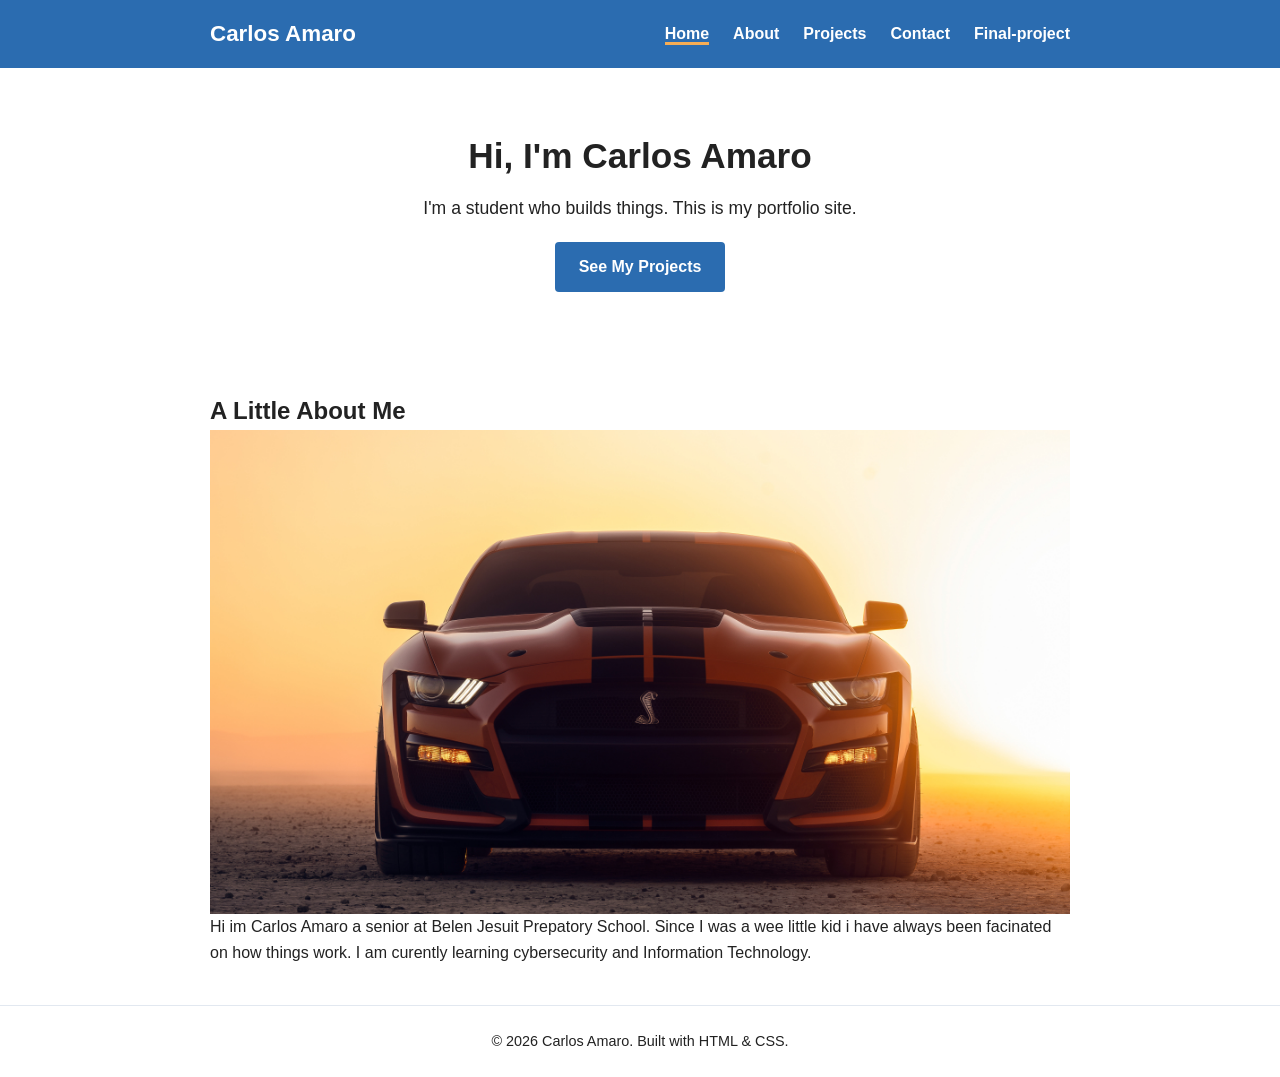
==== index.html @ 192418dd "commit aug 24" ====
<!DOCTYPE html>
<html lang="en">
<head>
  <meta charset="UTF-8">
  <meta name="viewport" content="width=device-width, initial-scale=1.0">
  <title>Carlos Amaro — Portfolio</title>
  <link rel="stylesheet" href="css/style.css">
</head>
<body>

  <!-- HEADER / NAV — this same block appears on every page.
       If you rename a page or add a new one, update the nav
       on ALL pages so the menu stays consistent. -->
  <header class="site-header">
    <div class="container">
      <a href="index.html" class="site-title">Carlos Amaro</a>
      <button class="menu-toggle" aria-label="Toggle menu">
        <span></span>
        <span></span>
        <span></span>
      </button>
      <ul class="nav-menu">
        <li><a href="index.html" class="active">Home</a></li>
        <li><a href="about.html">About</a></li>
        <li><a href="projects.html">Projects</a></li>
        <li><a href="contact.html">Contact</a></li>
        <li><a href="Final-project.html">Final-project</a></li>
      </ul>
    </div>
  </header>

  <main>
    <!-- HERO — the big introduction at the top of the homepage. -->
    <section class="hero">
      <div class="container">
        <h1>Hi, I'm Carlos Amaro</h1>
        <p>I'm a student who builds things. This is my portfolio site.</p>
        <a href="projects.html" class="button">See My Projects</a>
      </div>
    </section>

    <!-- QUICK INTRO — a short paragraph about you. -->
    <section>
      <div class="container">
        <h2>A Little About Me</h2>
        <img src="assets/images/home/2149433-3840x2160-desktop-4k-gt500-background-image.jpg"
        <p>
          Hi im Carlos Amaro a senior at Belen Jesuit Prepatory School.
          Since I was a wee little kid i have always been facinated on how things work.
          I am curently learning cybersecurity and Information Technology.
        </p>
      </div>
    </section>
  </main>

  <!-- FOOTER — also appears on every page. -->
  <footer class="site-footer">
    <div class="container">
      <p>&copy; 2026 Carlos Amaro. Built with HTML &amp; CSS.</p>
    </div>
  </footer>

  <script src="js/script.js"></script>
</body>
</html>
---- css/style.css ----
/* =========================================================
   STYLE.CSS — All the colors and spacing for the whole site
   live in this ONE file. Change something here and every
   page updates at once.
   ========================================================= */

/* ---- 1. COLORS -----------------------------------------
   Change these six values to re-theme the entire site.
   Try a color picker: https://coolors.co or your browser's
   built-in color picker in dev tools.
   ---------------------------------------------------------- */
:root {
  --color-bg: #ffffff;        /* page background */
  --color-text: #222222;      /* main text color */
  --color-primary: #2b6cb0;   /* header, links, buttons */
  --color-primary-dark: #1a4971; /* hover state for links/buttons */
  --color-accent: #f6ad55;    /* small highlights, e.g. active nav link */
  --color-border: #e2e8f0;    /* light lines / card borders */
}

/* ---- 2. RESET --------------------------------------------
   Removes default browser spacing so layouts are predictable.
   ---------------------------------------------------------- */
* {
  margin: 0;
  padding: 0;
  box-sizing: border-box;
}

body {
  font-family: Arial, Helvetica, sans-serif;
  color: var(--color-text);
  background-color: var(--color-bg);
  line-height: 1.6;
}

img {
  max-width: 100%;
  display: block;
}

a {
  color: var(--color-primary);
  text-decoration: none;
}

a:hover {
  color: var(--color-primary-dark);
  text-decoration: underline;
}

/* ---- 3. LAYOUT HELPERS ------------------------------------
   .container keeps content from stretching edge-to-edge on
   wide screens.
   ---------------------------------------------------------- */
.container {
  max-width: 900px;
  margin: 0 auto;
  padding: 0 20px;
}

section {
  padding: 40px 0;
}

/* ---- 4. HEADER + NAV MENU ---------------------------------- */
.site-header {
  background-color: var(--color-primary);
  color: #ffffff;
}

.site-header .container {
  display: flex;
  align-items: center;
  justify-content: space-between;
  padding-top: 16px;
  padding-bottom: 16px;
}

.site-title {
  font-size: 1.4rem;
  font-weight: bold;
  color: #ffffff;
}

.site-title:hover {
  color: #ffffff;
  text-decoration: none;
}

/* Nav links list */
.nav-menu {
  list-style: none;
  display: flex;
  gap: 24px;
}

.nav-menu a {
  color: #ffffff;
  font-weight: bold;
}

.nav-menu a:hover {
  color: var(--color-accent);
  text-decoration: none;
}

.nav-menu a.active {
  border-bottom: 3px solid var(--color-accent);
}

/* Hamburger button — hidden on wide screens, shown on narrow ones */
.menu-toggle {
  display: none;
  flex-direction: column;
  gap: 5px;
  background: none;
  border: none;
  cursor: pointer;
  padding: 4px;
}

.menu-toggle span {
  width: 26px;
  height: 3px;
  background-color: #ffffff;
  display: block;
}

/* ---- 5. SMALL SCREENS (phones) -----------------------------
   Below 700px wide: hide the nav links and show the hamburger
   button instead. Clicking it adds/removes the "open" class
   via js/script.js.
   ---------------------------------------------------------- */
@media (max-width: 700px) {
  .menu-toggle {
    display: flex;
  }

  .nav-menu {
    display: none;
    flex-direction: column;
    gap: 0;
    width: 100%;
    background-color: var(--color-primary-dark);
  }

  .nav-menu.open {
    display: flex;
  }

  .nav-menu li {
    border-top: 1px solid rgba(255, 255, 255, 0.2);
  }

  .nav-menu a {
    display: block;
    padding: 14px 20px;
  }

  .site-header .container {
    flex-wrap: wrap;
  }
}

/* ---- 6. HERO SECTION (big intro block on the homepage) ----- */
.hero {
  text-align: center;
  padding: 60px 20px;
}

.hero h1 {
  font-size: 2.2rem;
  margin-bottom: 10px;
}

.hero p {
  font-size: 1.1rem;
  margin-bottom: 20px;
}

/* Button-style link, e.g. "See my work" */
.button {
  display: inline-block;
  background-color: var(--color-primary);
  color: #ffffff;
  padding: 12px 24px;
  border-radius: 4px;
  font-weight: bold;
}

.button:hover {
  background-color: var(--color-primary-dark);
  color: #ffffff;
  text-decoration: none;
}

/* ---- 7. CARDS (used on the Projects page) ------------------- */
.card-grid {
  display: grid;
  grid-template-columns: repeat(auto-fit, minmax(240px, 1fr));
  gap: 20px;
}

.card {
  border: 1px solid var(--color-border);
  border-radius: 6px;
  padding: 20px;
}

.card h3 {
  margin-bottom: 8px;
}

.card .tags {
  margin-top: 10px;
  font-size: 0.85rem;
  color: var(--color-primary-dark);
}

/* ---- 8. SIMPLE FORM (Contact page) --------------------------- */
form {
  max-width: 500px;
}

label {
  display: block;
  font-weight: bold;
  margin-top: 16px;
  margin-bottom: 6px;
}

input,
textarea {
  width: 100%;
  padding: 10px;
  border: 1px solid var(--color-border);
  border-radius: 4px;
  font-size: 1rem;
  font-family: inherit;
}

form .button {
  margin-top: 20px;
  border: none;
  cursor: pointer;
}

/* ---- 9. FOOTER ------------------------------------------------ */
.site-footer {
  text-align: center;
  padding: 24px 0;
  border-top: 1px solid var(--color-border);
  color: var(--color-text);
  font-size: 0.9rem;
}
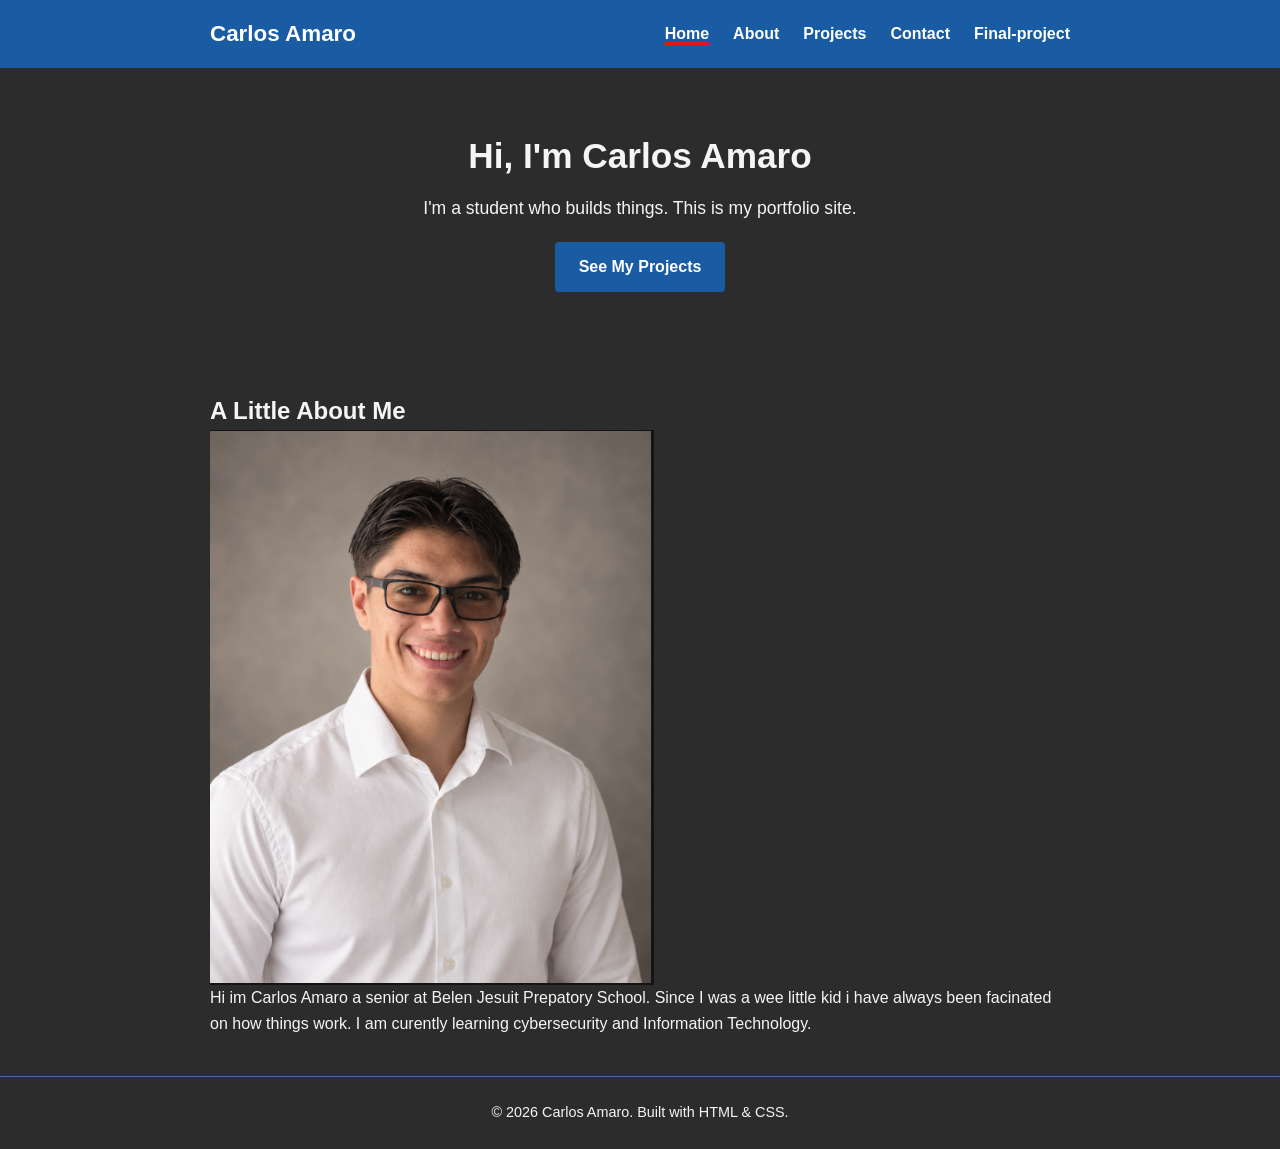
==== commit def5d771: "changed headshot image" ====
--- a/index.html
+++ b/index.html
@@ -43,8 +43,8 @@
     <section>
       <div class="container">
         <h2>A Little About Me</h2>
-        <img src="assets/images/home/2149433-3840x2160-desktop-4k-gt500-background-image.jpg"
-        <p>
+        <img src="assets/images/home/image.png"
+        <p></p>
           Hi im Carlos Amaro a senior at Belen Jesuit Prepatory School.
           Since I was a wee little kid i have always been facinated on how things work.
           I am curently learning cybersecurity and Information Technology.
--- a/css/style.css
+++ b/css/style.css
@@ -10,12 +10,12 @@
    built-in color picker in dev tools.
    ---------------------------------------------------------- */
 :root {
-  --color-bg: #ffffff;        /* page background */
-  --color-text: #222222;      /* main text color */
-  --color-primary: #2b6cb0;   /* header, links, buttons */
+  --color-bg: #2d2c2c;        /* page background */
+  --color-text: #f5f5f5;      /* main text color */
+  --color-primary: #1a5ca3;   /* header, links, buttons */
   --color-primary-dark: #1a4971; /* hover state for links/buttons */
-  --color-accent: #f6ad55;    /* small highlights, e.g. active nav link */
-  --color-border: #e2e8f0;    /* light lines / card borders */
+  --color-accent: #e51616;    /* small highlights, e.g. active nav link */
+  --color-border: #4870a4;    /* light lines / card borders */
 }
 
 /* ---- 2. RESET --------------------------------------------
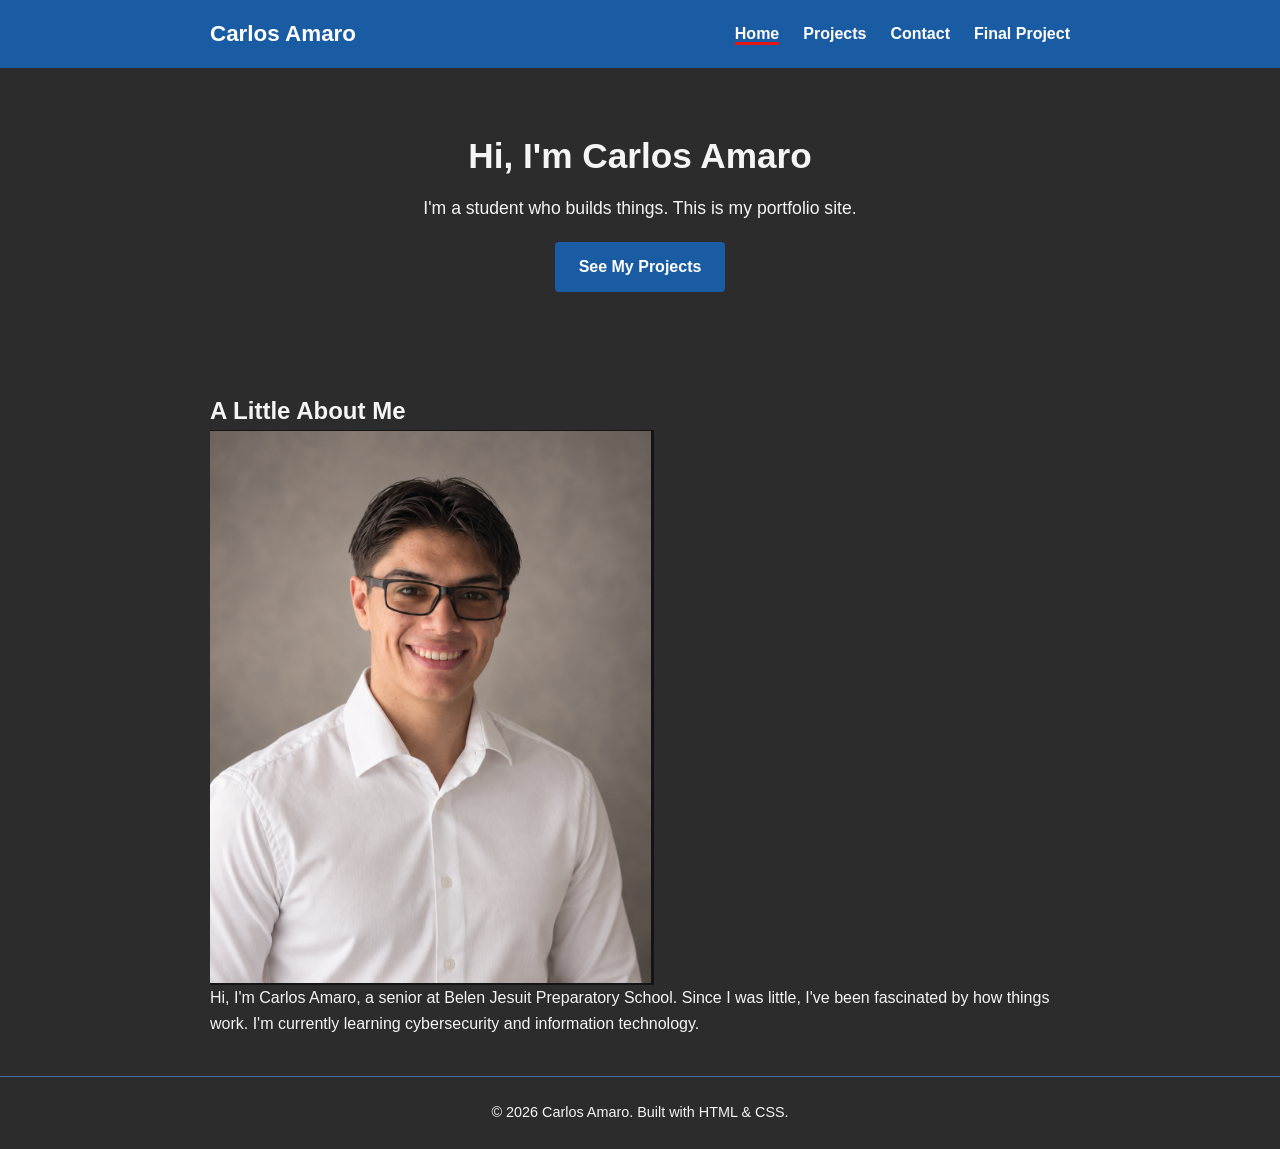
==== commit 2bf4fbea: "Fix portfolio markup and content in index.html" ====
--- a/index.html
+++ b/index.html
@@ -21,10 +21,9 @@
       </button>
       <ul class="nav-menu">
         <li><a href="index.html" class="active">Home</a></li>
-        <li><a href="about.html">About</a></li>
         <li><a href="projects.html">Projects</a></li>
         <li><a href="contact.html">Contact</a></li>
-        <li><a href="Final-project.html">Final-project</a></li>
+        <li><a href="Final-project.html">Final Project</a></li>
       </ul>
     </div>
   </header>
@@ -43,12 +42,8 @@
     <section>
       <div class="container">
         <h2>A Little About Me</h2>
-        <img src="assets/images/home/image.png"
-        <p></p>
-          Hi im Carlos Amaro a senior at Belen Jesuit Prepatory School.
-          Since I was a wee little kid i have always been facinated on how things work.
-          I am curently learning cybersecurity and Information Technology.
-        </p>
+        <img src="assets/images/home/image.png" alt="Carlos Amaro portfolio photo" loading="lazy" style="max-width: 100%; height: auto;">
+        <p>Hi, I'm Carlos Amaro, a senior at Belen Jesuit Preparatory School. Since I was little, I've been fascinated by how things work. I'm currently learning cybersecurity and information technology.</p>
       </div>
     </section>
   </main>
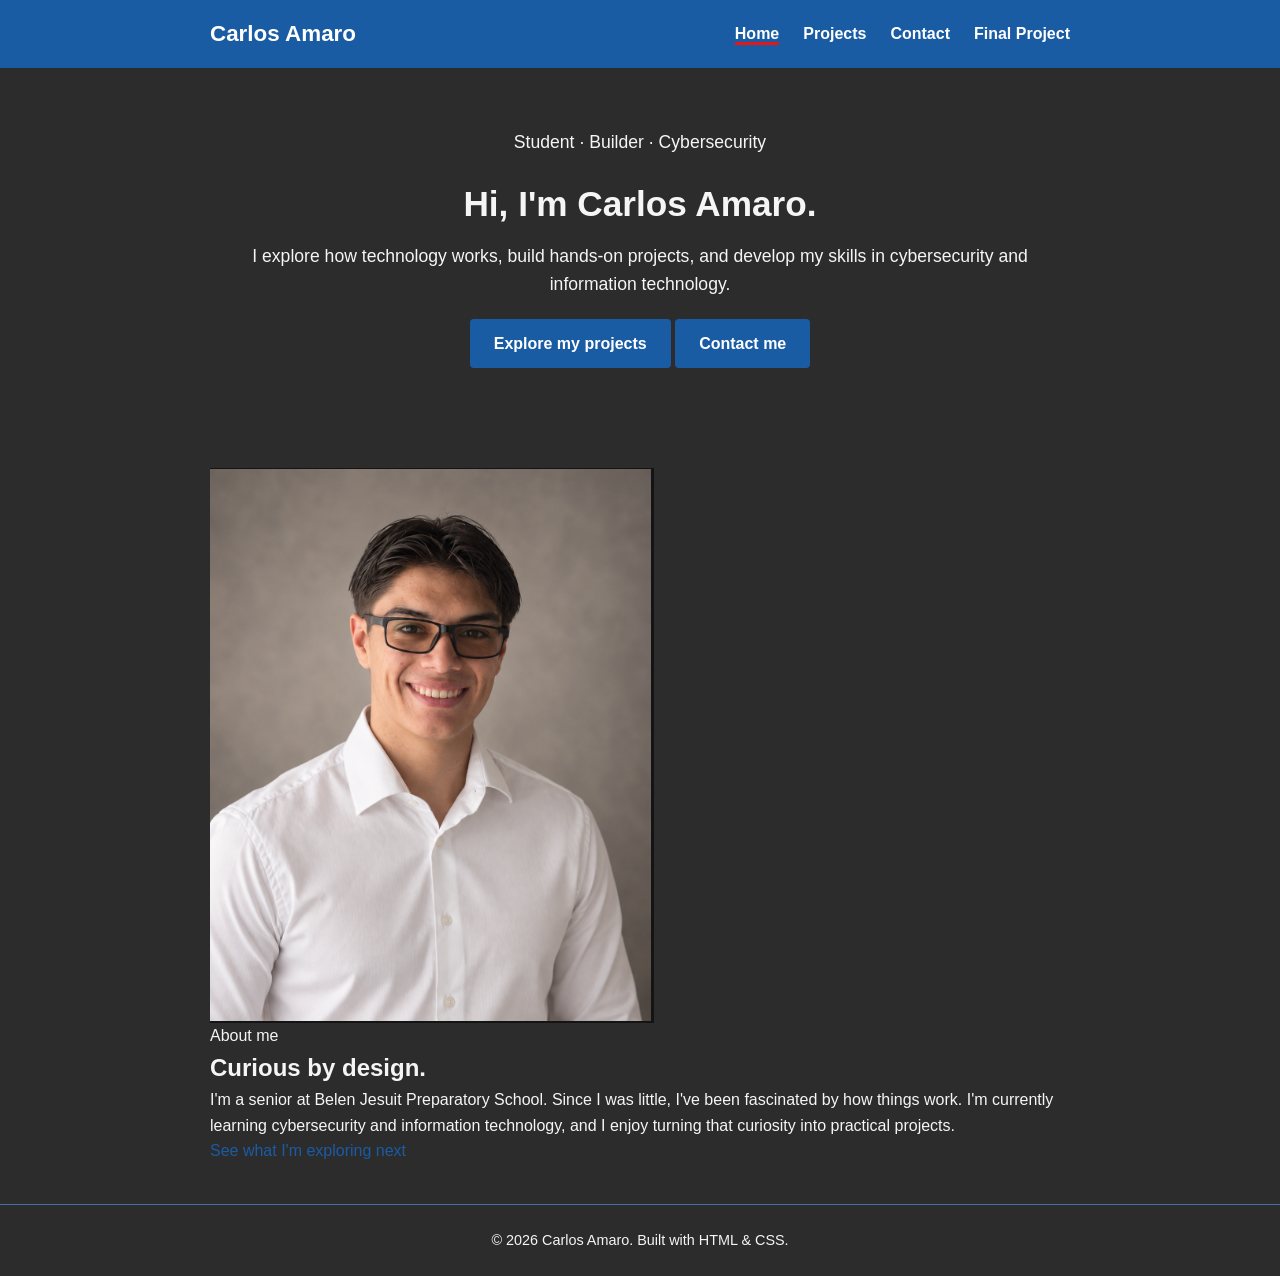
==== commit 7708d348: "Refresh responsive portfolio design: index.html" ====
--- a/index.html
+++ b/index.html
@@ -31,19 +31,27 @@
   <main>
     <!-- HERO — the big introduction at the top of the homepage. -->
     <section class="hero">
-      <div class="container">
-        <h1>Hi, I'm Carlos Amaro</h1>
-        <p>I'm a student who builds things. This is my portfolio site.</p>
-        <a href="projects.html" class="button">See My Projects</a>
+      <div class="container hero-inner">
+        <p class="eyebrow">Student · Builder · Cybersecurity</p>
+        <h1>Hi, I'm Carlos Amaro.</h1>
+        <p>I explore how technology works, build hands-on projects, and develop my skills in cybersecurity and information technology.</p>
+        <div class="actions">
+          <a href="projects.html" class="button">Explore my projects</a>
+          <a href="contact.html" class="button button-outline">Contact me</a>
+        </div>
       </div>
     </section>
 
     <!-- QUICK INTRO — a short paragraph about you. -->
     <section>
-      <div class="container">
-        <h2>A Little About Me</h2>
-        <img src="assets/images/home/image.png" alt="Carlos Amaro portfolio photo" loading="lazy" style="max-width: 100%; height: auto;">
-        <p>Hi, I'm Carlos Amaro, a senior at Belen Jesuit Preparatory School. Since I was little, I've been fascinated by how things work. I'm currently learning cybersecurity and information technology.</p>
+      <div class="container about-layout">
+        <img class="about-photo" src="assets/images/home/image.png" alt="Portfolio photo of Carlos Amaro" loading="lazy">
+        <div class="about-copy">
+          <p class="eyebrow">About me</p>
+          <h2>Curious by design.</h2>
+          <p>I'm a senior at Belen Jesuit Preparatory School. Since I was little, I've been fascinated by how things work. I'm currently learning cybersecurity and information technology, and I enjoy turning that curiosity into practical projects.</p>
+          <a href="Final-project.html">See what I'm exploring next</a>
+        </div>
       </div>
     </section>
   </main>
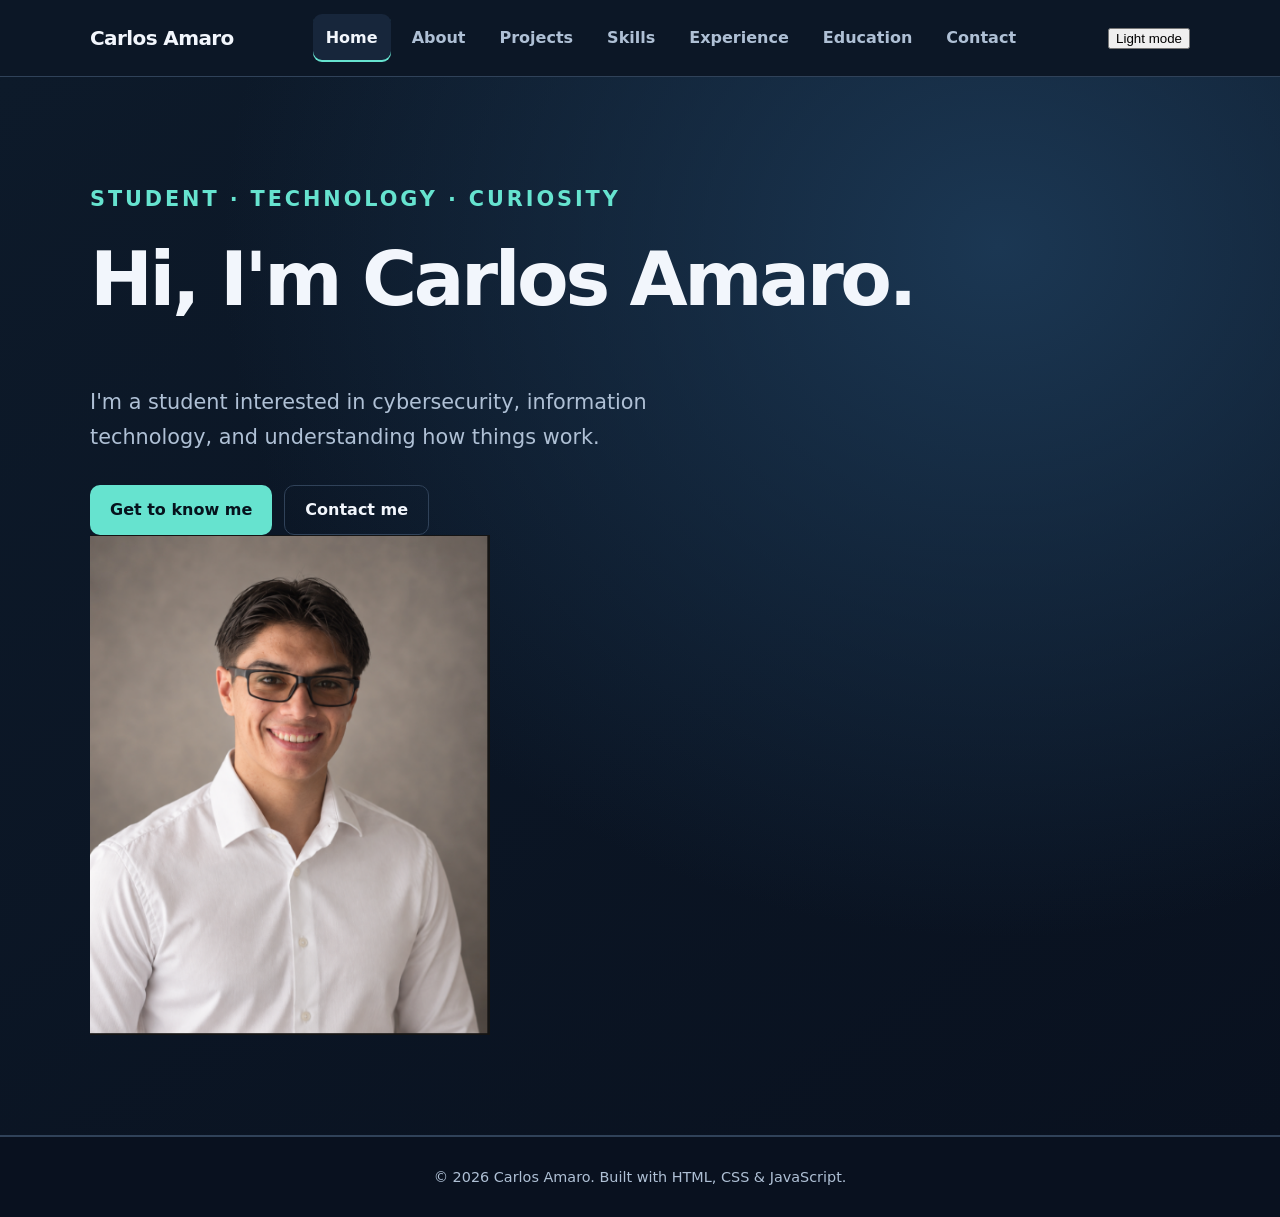
==== commit 8c261194: "Implement seven-page portfolio architecture: index.html" ====
--- a/index.html
+++ b/index.html
@@ -1,68 +1,6 @@
 <!DOCTYPE html>
-<html lang="en">
-<head>
-  <meta charset="UTF-8">
-  <meta name="viewport" content="width=device-width, initial-scale=1.0">
-  <title>Carlos Amaro — Portfolio</title>
-  <link rel="stylesheet" href="css/style.css">
-</head>
-<body>
-
-  <!-- HEADER / NAV — this same block appears on every page.
-       If you rename a page or add a new one, update the nav
-       on ALL pages so the menu stays consistent. -->
-  <header class="site-header">
-    <div class="container">
-      <a href="index.html" class="site-title">Carlos Amaro</a>
-      <button class="menu-toggle" aria-label="Toggle menu">
-        <span></span>
-        <span></span>
-        <span></span>
-      </button>
-      <ul class="nav-menu">
-        <li><a href="index.html" class="active">Home</a></li>
-        <li><a href="projects.html">Projects</a></li>
-        <li><a href="contact.html">Contact</a></li>
-        <li><a href="Final-project.html">Final Project</a></li>
-      </ul>
-    </div>
-  </header>
-
-  <main>
-    <!-- HERO — the big introduction at the top of the homepage. -->
-    <section class="hero">
-      <div class="container hero-inner">
-        <p class="eyebrow">Student · Builder · Cybersecurity</p>
-        <h1>Hi, I'm Carlos Amaro.</h1>
-        <p>I explore how technology works, build hands-on projects, and develop my skills in cybersecurity and information technology.</p>
-        <div class="actions">
-          <a href="projects.html" class="button">Explore my projects</a>
-          <a href="contact.html" class="button button-outline">Contact me</a>
-        </div>
-      </div>
-    </section>
-
-    <!-- QUICK INTRO — a short paragraph about you. -->
-    <section>
-      <div class="container about-layout">
-        <img class="about-photo" src="assets/images/home/image.png" alt="Portfolio photo of Carlos Amaro" loading="lazy">
-        <div class="about-copy">
-          <p class="eyebrow">About me</p>
-          <h2>Curious by design.</h2>
-          <p>I'm a senior at Belen Jesuit Preparatory School. Since I was little, I've been fascinated by how things work. I'm currently learning cybersecurity and information technology, and I enjoy turning that curiosity into practical projects.</p>
-          <a href="Final-project.html">See what I'm exploring next</a>
-        </div>
-      </div>
-    </section>
-  </main>
-
-  <!-- FOOTER — also appears on every page. -->
-  <footer class="site-footer">
-    <div class="container">
-      <p>&copy; 2026 Carlos Amaro. Built with HTML &amp; CSS.</p>
-    </div>
-  </footer>
-
-  <script src="js/script.js"></script>
-</body>
-</html>
+<html lang="en"><head><meta charset="UTF-8"><meta name="viewport" content="width=device-width, initial-scale=1.0"><meta name="description" content="Home - Carlos Amaro's student portfolio."><title>Home | Carlos Amaro</title><link rel="stylesheet" href="css/style.css"></head>
+<body><header class="site-header"><div class="container"><a href="index.html" class="site-title">Carlos Amaro</a><button class="menu-toggle" type="button" aria-label="Toggle navigation" aria-controls="primary-navigation" aria-expanded="false"><span></span><span></span><span></span></button><nav aria-label="Main navigation" id="primary-navigation"><ul class="nav-menu"><li><a href="index.html" class="active" aria-current="page">Home</a></li><li><a href="about.html">About</a></li><li><a href="projects.html">Projects</a></li><li><a href="skills.html">Skills</a></li><li><a href="experience.html">Experience</a></li><li><a href="education.html">Education</a></li><li><a href="contact.html">Contact</a></li></ul></nav><button class="theme-toggle" type="button" aria-label="Switch color theme" aria-pressed="false">Light mode</button></div></header>
+<main id="main-content"><section class="hero"><div class="container home-hero"><div><p class="eyebrow">Student · Technology · Curiosity</p><h1>Hi, I'm Carlos Amaro.</h1><p>I'm a student interested in cybersecurity, information technology, and understanding how things work.</p><div class="actions"><a class="button" href="about.html">Get to know me</a><a class="button button-outline" href="contact.html">Contact me</a></div></div><img class="hero-photo" src="assets/images/home/image.png" alt="Carlos Amaro" width="400" height="460"></div></section></main>
+<footer class="site-footer"><div class="container"><p>&copy; 2026 Carlos Amaro. Built with HTML, CSS &amp; JavaScript.</p></div></footer>
+<script src="js/script.js"></script></body></html>
--- a/css/style.css
+++ b/css/style.css
@@ -1,256 +1,65 @@
-/* =========================================================
-   STYLE.CSS — All the colors and spacing for the whole site
-   live in this ONE file. Change something here and every
-   page updates at once.
-   ========================================================= */
-
-/* ---- 1. COLORS -----------------------------------------
-   Change these six values to re-theme the entire site.
-   Try a color picker: https://coolors.co or your browser's
-   built-in color picker in dev tools.
-   ---------------------------------------------------------- */
-:root {
-  --color-bg: #2d2c2c;        /* page background */
-  --color-text: #f5f5f5;      /* main text color */
-  --color-primary: #1a5ca3;   /* header, links, buttons */
-  --color-primary-dark: #1a4971; /* hover state for links/buttons */
-  --color-accent: #e51616;    /* small highlights, e.g. active nav link */
-  --color-border: #4870a4;    /* light lines / card borders */
+/* Carlos Amaro portfolio: responsive design system */
+:root{--bg:#09111f;--panel:#111e30;--panel2:#17263b;--text:#f2f6fc;--muted:#afc0d5;--accent:#66e3cf;--accent2:#7aabff;--border:#304259;--max:1100px}
+*{box-sizing:border-box}
+html{scroll-behavior:smooth}
+body{margin:0;background:var(--bg);color:var(--text);font:16px/1.7 system-ui,-apple-system,BlinkMacSystemFont,"Segoe UI",sans-serif}
+a{color:var(--accent);text-underline-offset:4px}
+a:hover{color:#a6fff0}
+a:focus-visible,button:focus-visible{outline:3px solid var(--accent);outline-offset:4px}
+img{display:block;max-width:100%;height:auto}
+.container{width:min(calc(100% - 40px),var(--max));margin-inline:auto}
+section{padding:64px 0}
+h1,h2,h3,p{margin-top:0}
+h1{font-size:clamp(2.4rem,6vw,4.7rem);line-height:1.13;letter-spacing:-.045em}
+h2{font-size:clamp(1.7rem,3vw,2.4rem);line-height:1.2;letter-spacing:-.03em}
+h3{font-size:1.22rem;line-height:1.3}
+p{color:var(--muted)}
+.site-header{background:#0c1726;border-bottom:1px solid var(--border);position:relative;z-index:10}
+.site-header .container{display:flex;align-items:center;justify-content:space-between;gap:24px;min-height:76px}
+.site-title{color:var(--text);font-size:1.25rem;font-weight:800;letter-spacing:-.03em;text-decoration:none}
+.site-title:hover{color:var(--accent)}
+.nav-menu{display:flex;align-items:center;list-style:none;gap:8px;margin:0;padding:0}
+.nav-menu a{display:block;color:var(--muted);font-weight:650;text-decoration:none;padding:10px 13px;border-radius:9px}
+.nav-menu a:hover,.nav-menu a.active{color:var(--text);background:var(--panel2)}
+.nav-menu a.active{box-shadow:inset 0 -2px var(--accent)}
+.menu-toggle{display:none;cursor:pointer;border:1px solid var(--border);border-radius:9px;background:var(--panel);padding:10px}
+.menu-toggle span{width:23px;height:2px;display:block;background:var(--text);margin:4px 0}
+.hero{background:radial-gradient(ellipse at 78% 16%,#1b3753 0%,transparent 55%),linear-gradient(145deg,#0d1a2a,#09111f);padding:105px 0 100px;border-bottom:1px solid var(--border)}
+.hero-inner{max-width:800px}
+.eyebrow{color:var(--accent);font-weight:750;letter-spacing:.14em;text-transform:uppercase;font-size:.8rem;margin-bottom:20px}
+.hero p{font-size:clamp(1.07rem,2vw,1.3rem);max-width:650px}
+.actions{display:flex;flex-wrap:wrap;gap:12px;margin-top:30px}
+.button{display:inline-flex;align-items:center;justify-content:center;min-height:46px;padding:10px 20px;background:var(--accent);color:#06131d;font-weight:750;border-radius:10px;text-decoration:none;transition:transform .15s ease,background .15s ease}
+.button:hover{color:#06131d;background:#a6fff0;text-decoration:none;transform:translateY(-2px)}
+.button-outline{background:transparent;border:1px solid var(--border);color:var(--text)}
+.button-outline:hover{background:var(--panel2);color:var(--text)}
+.page-heading{padding:70px 0 30px}
+.page-heading h1{font-size:clamp(2.3rem,5vw,3.8rem)}
+.page-heading p{max-width:690px}
+.card-grid{display:grid;grid-template-columns:repeat(auto-fit,minmax(min(100%,280px),1fr));gap:20px}
+.card{padding:27px;border:1px solid var(--border);border-radius:17px;background:linear-gradient(145deg,var(--panel),#0e1928);min-height:180px}
+.card p{margin-bottom:15px}
+.card a{font-weight:750}
+.card .tags{font-size:.84rem;color:var(--accent2);margin:18px 0 0}
+.about-layout{display:grid;grid-template-columns:minmax(200px,320px) 1fr;align-items:center;gap:45px}
+.about-photo{width:100%;max-height:390px;object-fit:cover;border-radius:18px;border:1px solid var(--border)}
+.about-copy p{font-size:1.06rem}
+.section-lead{max-width:690px;margin-bottom:28px}
+.contact-list{list-style:none;padding:0;display:grid;gap:16px}
+.contact-list li{background:var(--panel);padding:20px 24px;border:1px solid var(--border);border-radius:12px;overflow-wrap:anywhere}
+.embed{display:block;width:100%;height:480px;border:1px solid var(--border);border-radius:14px;margin-top:30px;background:white}
+.site-footer{padding:28px 0;border-top:1px solid var(--border);text-align:center}
+.site-footer p{margin:0;font-size:.9rem}
+@media(max-width:720px){
+ .site-header .container{flex-wrap:wrap;min-height:72px}
+ .menu-toggle{display:block}
+ .nav-menu{display:none;flex-basis:100%;flex-direction:column;align-items:stretch;padding:0 0 14px}
+ .nav-menu.open{display:flex}
+ .nav-menu a{padding:12px 16px}
+ .hero{padding:72px 0}
+ section{padding:48px 0}
+ .about-layout{grid-template-columns:1fr;gap:25px}
+ .about-photo{max-width:340px}
+ .embed{height:370px}
 }
-
-/* ---- 2. RESET --------------------------------------------
-   Removes default browser spacing so layouts are predictable.
-   ---------------------------------------------------------- */
-* {
-  margin: 0;
-  padding: 0;
-  box-sizing: border-box;
-}
-
-body {
-  font-family: Arial, Helvetica, sans-serif;
-  color: var(--color-text);
-  background-color: var(--color-bg);
-  line-height: 1.6;
-}
-
-img {
-  max-width: 100%;
-  display: block;
-}
-
-a {
-  color: var(--color-primary);
-  text-decoration: none;
-}
-
-a:hover {
-  color: var(--color-primary-dark);
-  text-decoration: underline;
-}
-
-/* ---- 3. LAYOUT HELPERS ------------------------------------
-   .container keeps content from stretching edge-to-edge on
-   wide screens.
-   ---------------------------------------------------------- */
-.container {
-  max-width: 900px;
-  margin: 0 auto;
-  padding: 0 20px;
-}
-
-section {
-  padding: 40px 0;
-}
-
-/* ---- 4. HEADER + NAV MENU ---------------------------------- */
-.site-header {
-  background-color: var(--color-primary);
-  color: #ffffff;
-}
-
-.site-header .container {
-  display: flex;
-  align-items: center;
-  justify-content: space-between;
-  padding-top: 16px;
-  padding-bottom: 16px;
-}
-
-.site-title {
-  font-size: 1.4rem;
-  font-weight: bold;
-  color: #ffffff;
-}
-
-.site-title:hover {
-  color: #ffffff;
-  text-decoration: none;
-}
-
-/* Nav links list */
-.nav-menu {
-  list-style: none;
-  display: flex;
-  gap: 24px;
-}
-
-.nav-menu a {
-  color: #ffffff;
-  font-weight: bold;
-}
-
-.nav-menu a:hover {
-  color: var(--color-accent);
-  text-decoration: none;
-}
-
-.nav-menu a.active {
-  border-bottom: 3px solid var(--color-accent);
-}
-
-/* Hamburger button — hidden on wide screens, shown on narrow ones */
-.menu-toggle {
-  display: none;
-  flex-direction: column;
-  gap: 5px;
-  background: none;
-  border: none;
-  cursor: pointer;
-  padding: 4px;
-}
-
-.menu-toggle span {
-  width: 26px;
-  height: 3px;
-  background-color: #ffffff;
-  display: block;
-}
-
-/* ---- 5. SMALL SCREENS (phones) -----------------------------
-   Below 700px wide: hide the nav links and show the hamburger
-   button instead. Clicking it adds/removes the "open" class
-   via js/script.js.
-   ---------------------------------------------------------- */
-@media (max-width: 700px) {
-  .menu-toggle {
-    display: flex;
-  }
-
-  .nav-menu {
-    display: none;
-    flex-direction: column;
-    gap: 0;
-    width: 100%;
-    background-color: var(--color-primary-dark);
-  }
-
-  .nav-menu.open {
-    display: flex;
-  }
-
-  .nav-menu li {
-    border-top: 1px solid rgba(255, 255, 255, 0.2);
-  }
-
-  .nav-menu a {
-    display: block;
-    padding: 14px 20px;
-  }
-
-  .site-header .container {
-    flex-wrap: wrap;
-  }
-}
-
-/* ---- 6. HERO SECTION (big intro block on the homepage) ----- */
-.hero {
-  text-align: center;
-  padding: 60px 20px;
-}
-
-.hero h1 {
-  font-size: 2.2rem;
-  margin-bottom: 10px;
-}
-
-.hero p {
-  font-size: 1.1rem;
-  margin-bottom: 20px;
-}
-
-/* Button-style link, e.g. "See my work" */
-.button {
-  display: inline-block;
-  background-color: var(--color-primary);
-  color: #ffffff;
-  padding: 12px 24px;
-  border-radius: 4px;
-  font-weight: bold;
-}
-
-.button:hover {
-  background-color: var(--color-primary-dark);
-  color: #ffffff;
-  text-decoration: none;
-}
-
-/* ---- 7. CARDS (used on the Projects page) ------------------- */
-.card-grid {
-  display: grid;
-  grid-template-columns: repeat(auto-fit, minmax(240px, 1fr));
-  gap: 20px;
-}
-
-.card {
-  border: 1px solid var(--color-border);
-  border-radius: 6px;
-  padding: 20px;
-}
-
-.card h3 {
-  margin-bottom: 8px;
-}
-
-.card .tags {
-  margin-top: 10px;
-  font-size: 0.85rem;
-  color: var(--color-primary-dark);
-}
-
-/* ---- 8. SIMPLE FORM (Contact page) --------------------------- */
-form {
-  max-width: 500px;
-}
-
-label {
-  display: block;
-  font-weight: bold;
-  margin-top: 16px;
-  margin-bottom: 6px;
-}
-
-input,
-textarea {
-  width: 100%;
-  padding: 10px;
-  border: 1px solid var(--color-border);
-  border-radius: 4px;
-  font-size: 1rem;
-  font-family: inherit;
-}
-
-form .button {
-  margin-top: 20px;
-  border: none;
-  cursor: pointer;
-}
-
-/* ---- 9. FOOTER ------------------------------------------------ */
-.site-footer {
-  text-align: center;
-  padding: 24px 0;
-  border-top: 1px solid var(--color-border);
-  color: var(--color-text);
-  font-size: 0.9rem;
-}
+@media(prefers-reduced-motion:reduce){html{scroll-behavior:auto}.button{transition:none}}
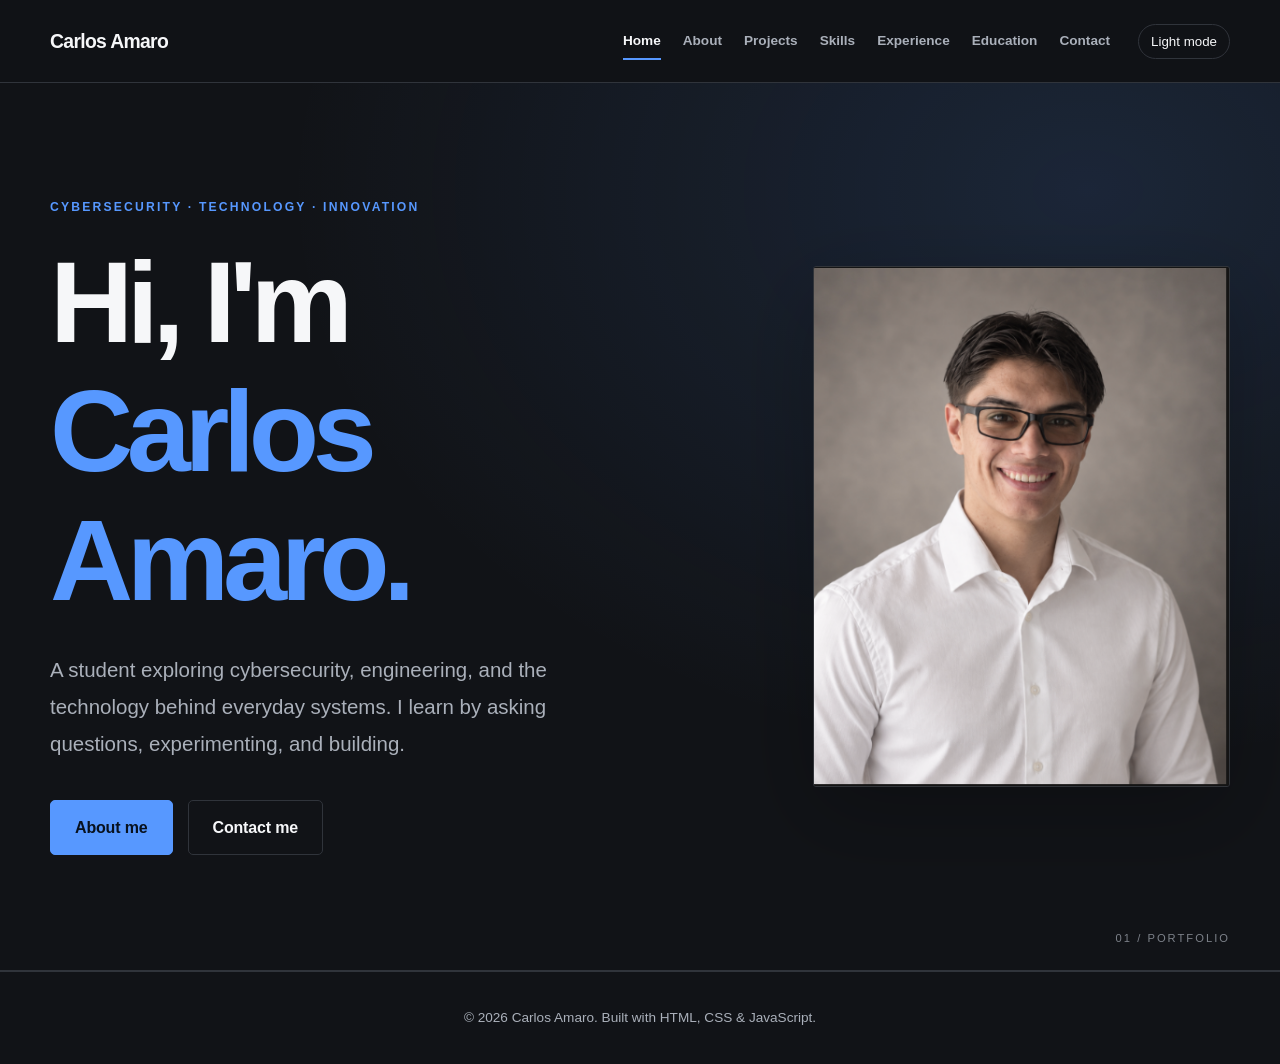
==== commit 77069349: "Implement editorial brand guide and interactions in index.html" ====
--- a/index.html
+++ b/index.html
@@ -1,6 +1,6 @@
 <!DOCTYPE html>
 <html lang="en"><head><meta charset="UTF-8"><meta name="viewport" content="width=device-width, initial-scale=1.0"><meta name="description" content="Home - Carlos Amaro's student portfolio."><title>Home | Carlos Amaro</title><link rel="stylesheet" href="css/style.css"></head>
 <body><header class="site-header"><div class="container"><a href="index.html" class="site-title">Carlos Amaro</a><button class="menu-toggle" type="button" aria-label="Toggle navigation" aria-controls="primary-navigation" aria-expanded="false"><span></span><span></span><span></span></button><nav aria-label="Main navigation" id="primary-navigation"><ul class="nav-menu"><li><a href="index.html" class="active" aria-current="page">Home</a></li><li><a href="about.html">About</a></li><li><a href="projects.html">Projects</a></li><li><a href="skills.html">Skills</a></li><li><a href="experience.html">Experience</a></li><li><a href="education.html">Education</a></li><li><a href="contact.html">Contact</a></li></ul></nav><button class="theme-toggle" type="button" aria-label="Switch color theme" aria-pressed="false">Light mode</button></div></header>
-<main id="main-content"><section class="hero"><div class="container home-hero"><div><p class="eyebrow">Student · Technology · Curiosity</p><h1>Hi, I'm Carlos Amaro.</h1><p>I'm a student interested in cybersecurity, information technology, and understanding how things work.</p><div class="actions"><a class="button" href="about.html">Get to know me</a><a class="button button-outline" href="contact.html">Contact me</a></div></div><img class="hero-photo" src="assets/images/home/image.png" alt="Carlos Amaro" width="400" height="460"></div></section></main>
+<main id="main-content"><section class="hero"><div class="container home-hero"><div><p class="eyebrow">Cybersecurity · Technology · Innovation</p><h1>Hi, I'm <span class="name-emphasis">Carlos Amaro.</span></h1><p>A student exploring cybersecurity, engineering, and the technology behind everyday systems. I learn by asking questions, experimenting, and building.</p><div class="actions"><a class="button" href="about.html">About me</a><a class="button button-outline" href="contact.html">Contact me</a></div></div><img class="hero-photo" src="assets/images/home/image.png" alt="Carlos Amaro" width="400" height="460"></div></section></main>
 <footer class="site-footer"><div class="container"><p>&copy; 2026 Carlos Amaro. Built with HTML, CSS &amp; JavaScript.</p></div></footer>
 <script src="js/script.js"></script></body></html>
--- a/css/style.css
+++ b/css/style.css
@@ -1,65 +1,195 @@
-/* Carlos Amaro portfolio: responsive design system */
-:root{--bg:#09111f;--panel:#111e30;--panel2:#17263b;--text:#f2f6fc;--muted:#afc0d5;--accent:#66e3cf;--accent2:#7aabff;--border:#304259;--max:1100px}
-*{box-sizing:border-box}
-html{scroll-behavior:smooth}
-body{margin:0;background:var(--bg);color:var(--text);font:16px/1.7 system-ui,-apple-system,BlinkMacSystemFont,"Segoe UI",sans-serif}
-a{color:var(--accent);text-underline-offset:4px}
-a:hover{color:#a6fff0}
-a:focus-visible,button:focus-visible{outline:3px solid var(--accent);outline-offset:4px}
-img{display:block;max-width:100%;height:auto}
-.container{width:min(calc(100% - 40px),var(--max));margin-inline:auto}
-section{padding:64px 0}
-h1,h2,h3,p{margin-top:0}
-h1{font-size:clamp(2.4rem,6vw,4.7rem);line-height:1.13;letter-spacing:-.045em}
-h2{font-size:clamp(1.7rem,3vw,2.4rem);line-height:1.2;letter-spacing:-.03em}
-h3{font-size:1.22rem;line-height:1.3}
-p{color:var(--muted)}
-.site-header{background:#0c1726;border-bottom:1px solid var(--border);position:relative;z-index:10}
-.site-header .container{display:flex;align-items:center;justify-content:space-between;gap:24px;min-height:76px}
-.site-title{color:var(--text);font-size:1.25rem;font-weight:800;letter-spacing:-.03em;text-decoration:none}
-.site-title:hover{color:var(--accent)}
-.nav-menu{display:flex;align-items:center;list-style:none;gap:8px;margin:0;padding:0}
-.nav-menu a{display:block;color:var(--muted);font-weight:650;text-decoration:none;padding:10px 13px;border-radius:9px}
-.nav-menu a:hover,.nav-menu a.active{color:var(--text);background:var(--panel2)}
-.nav-menu a.active{box-shadow:inset 0 -2px var(--accent)}
-.menu-toggle{display:none;cursor:pointer;border:1px solid var(--border);border-radius:9px;background:var(--panel);padding:10px}
-.menu-toggle span{width:23px;height:2px;display:block;background:var(--text);margin:4px 0}
-.hero{background:radial-gradient(ellipse at 78% 16%,#1b3753 0%,transparent 55%),linear-gradient(145deg,#0d1a2a,#09111f);padding:105px 0 100px;border-bottom:1px solid var(--border)}
-.hero-inner{max-width:800px}
-.eyebrow{color:var(--accent);font-weight:750;letter-spacing:.14em;text-transform:uppercase;font-size:.8rem;margin-bottom:20px}
-.hero p{font-size:clamp(1.07rem,2vw,1.3rem);max-width:650px}
-.actions{display:flex;flex-wrap:wrap;gap:12px;margin-top:30px}
-.button{display:inline-flex;align-items:center;justify-content:center;min-height:46px;padding:10px 20px;background:var(--accent);color:#06131d;font-weight:750;border-radius:10px;text-decoration:none;transition:transform .15s ease,background .15s ease}
-.button:hover{color:#06131d;background:#a6fff0;text-decoration:none;transform:translateY(-2px)}
-.button-outline{background:transparent;border:1px solid var(--border);color:var(--text)}
-.button-outline:hover{background:var(--panel2);color:var(--text)}
-.page-heading{padding:70px 0 30px}
-.page-heading h1{font-size:clamp(2.3rem,5vw,3.8rem)}
-.page-heading p{max-width:690px}
-.card-grid{display:grid;grid-template-columns:repeat(auto-fit,minmax(min(100%,280px),1fr));gap:20px}
-.card{padding:27px;border:1px solid var(--border);border-radius:17px;background:linear-gradient(145deg,var(--panel),#0e1928);min-height:180px}
-.card p{margin-bottom:15px}
-.card a{font-weight:750}
-.card .tags{font-size:.84rem;color:var(--accent2);margin:18px 0 0}
-.about-layout{display:grid;grid-template-columns:minmax(200px,320px) 1fr;align-items:center;gap:45px}
-.about-photo{width:100%;max-height:390px;object-fit:cover;border-radius:18px;border:1px solid var(--border)}
-.about-copy p{font-size:1.06rem}
-.section-lead{max-width:690px;margin-bottom:28px}
-.contact-list{list-style:none;padding:0;display:grid;gap:16px}
-.contact-list li{background:var(--panel);padding:20px 24px;border:1px solid var(--border);border-radius:12px;overflow-wrap:anywhere}
-.embed{display:block;width:100%;height:480px;border:1px solid var(--border);border-radius:14px;margin-top:30px;background:white}
-.site-footer{padding:28px 0;border-top:1px solid var(--border);text-align:center}
-.site-footer p{margin:0;font-size:.9rem}
-@media(max-width:720px){
- .site-header .container{flex-wrap:wrap;min-height:72px}
- .menu-toggle{display:block}
- .nav-menu{display:none;flex-basis:100%;flex-direction:column;align-items:stretch;padding:0 0 14px}
- .nav-menu.open{display:flex}
- .nav-menu a{padding:12px 16px}
- .hero{padding:72px 0}
- section{padding:48px 0}
- .about-layout{grid-template-columns:1fr;gap:25px}
- .about-photo{max-width:340px}
- .embed{height:370px}
+/* Carlos Amaro | Portfolio Brand System
+   Editorial black/white foundation, innovation blue, considered motion.
+   The original HTML structure and page files are intentionally preserved.
+*/
+:root {
+  color-scheme: dark;
+  --bg: #111317;
+  --panel: #1b1e24;
+  --panel2: #24282f;
+  --text: #f6f7f9;
+  --muted: #aab0ba;
+  --accent: #5798ff;
+  --accent2: #b9d5ff;
+  --border: #30343b;
+  --header-bg: rgba(17,19,23,.89);
+  --surface-soft: #171a20;
+  --shadow: 0 26px 85px rgba(0,0,0,.23);
+  --max: 1180px;
+  --ease: cubic-bezier(.22,1,.36,1);
 }
-@media(prefers-reduced-motion:reduce){html{scroll-behavior:auto}.button{transition:none}}
+* { box-sizing: border-box; }
+html { scroll-behavior: smooth; scroll-padding-top: 105px; }
+body {
+  margin: 0;
+  background: var(--bg);
+  color: var(--text);
+  font: 400 16px/1.7 Inter, "Helvetica Neue", Arial, sans-serif;
+  -webkit-font-smoothing: antialiased;
+  transition: background-color .35s ease, color .35s ease;
+}
+::selection { background: var(--accent); color: #111317; }
+a { color: var(--accent); text-decoration: none; text-underline-offset: 5px; transition: color .25s ease; }
+a:hover { color: var(--accent2); }
+a:focus-visible, button:focus-visible { outline: 2px solid var(--accent); outline-offset: 5px; }
+img { display: block; max-width: 100%; height: auto; }
+.container { width: min(calc(100% - 56px), var(--max)); margin-inline: auto; }
+.narrow { max-width: 870px; }
+section { padding: clamp(76px, 9vw, 128px) 0; }
+h1,h2,h3,p { margin-top: 0; }
+h1,h2,h3 { letter-spacing: -.055em; line-height: 1.12; }
+h1 { font-size: clamp(3.5rem, 9vw, 7.4rem); font-weight: 720; }
+h2 { font-size: clamp(1.65rem, 3vw, 2.75rem); font-weight: 690; }
+h3 { font-size: 1.35rem; font-weight: 680; }
+p { color: var(--muted); }
+.eyebrow {
+  color: var(--accent); font-size: .76rem; line-height: 1.5;
+  font-weight: 760; letter-spacing: .18em; text-transform: uppercase;
+  margin-bottom: 22px;
+}
+.site-header {
+  position: sticky; top: 0; z-index: 50;
+  background: var(--header-bg); backdrop-filter: blur(20px);
+  -webkit-backdrop-filter: blur(20px); border-bottom: 1px solid var(--border);
+}
+.site-header .container { display: flex; align-items: center; gap: 18px; min-height: 82px; }
+.site-title { color: var(--text); white-space: nowrap; font-size: 1.21rem; font-weight: 800; letter-spacing: -.035em; }
+.site-title:hover { color: var(--accent); }
+.site-header nav { flex: 1; min-width: 0; }
+.nav-menu {
+  list-style: none; padding: 0; margin: 0; display: flex;
+  justify-content: flex-end; align-items: center; gap: 2px;
+}
+.nav-menu a {
+  position: relative; display: block; padding: 10px 10px; color: var(--muted);
+  white-space: nowrap; font-size: .85rem; font-weight: 600; border-radius: 5px;
+  transition: color .25s ease, background-color .25s ease;
+}
+.nav-menu a::after {
+  content: ""; position: absolute; height: 2px; background: var(--accent);
+  left: 10px; right: 10px; bottom: 3px; transform: scaleX(0);
+  transform-origin: left; transition: transform .35s var(--ease);
+}
+.nav-menu a:hover,.nav-menu a.active { color: var(--text); background: transparent; box-shadow: none; }
+.nav-menu a:hover::after,.nav-menu a.active::after { transform: scaleX(1); }
+.theme-toggle {
+  flex-shrink: 0; background: transparent; color: var(--text); border: 1px solid var(--border);
+  padding: 9px 12px; border-radius: 100px; font: 600 .78rem/1.4 inherit;
+  cursor: pointer; transition: border-color .25s ease, background .25s ease;
+}
+.theme-toggle:hover { border-color: var(--accent); background: var(--panel); }
+.menu-toggle { display: none; background: none; border: 1px solid var(--border); border-radius: 6px; padding: 9px; cursor: pointer; }
+.menu-toggle span { display: block; background: var(--text); width: 23px; height: 2px; margin: 5px 0; transition: transform .25s ease; }
+.menu-toggle[aria-expanded="true"] span:first-child { transform: translateY(7px) rotate(45deg); }
+.menu-toggle[aria-expanded="true"] span:nth-child(2) { opacity: 0; }
+.menu-toggle[aria-expanded="true"] span:last-child { transform: translateY(-7px) rotate(-45deg); }
+.hero {
+  padding: clamp(75px, 9vw, 128px) 0;
+  background: radial-gradient(ellipse at 85% 12%, rgba(87,152,255,.14), transparent 52%), var(--bg);
+  border-bottom: 1px solid var(--border); position: relative; overflow: hidden;
+}
+.hero::before {
+  content: "01 / PORTFOLIO"; position: absolute; right: max(28px,calc((100vw - var(--max))/2));
+  bottom: 22px; font-size: .7rem; letter-spacing: .18em; color: var(--muted); opacity: .7;
+}
+.home-hero { display: grid; grid-template-columns: minmax(0,1.4fr) minmax(240px,.85fr); align-items: center; gap: clamp(32px,6vw,96px); }
+.home-hero h1 { margin-bottom: 27px; }
+.home-hero h1 .name-emphasis { color: var(--accent); display: block; }
+.home-hero > div > p:not(.eyebrow) { font-size: clamp(1.08rem,1.6vw,1.29rem); max-width: 590px; line-height: 1.8; }
+.hero-photo {
+  width: 100%; max-height: 570px; aspect-ratio: 4/5; object-fit: cover;
+  border-radius: 3px; border: 1px solid var(--border); filter: saturate(.78);
+  box-shadow: var(--shadow); transition: filter .7s var(--ease), transform .7s var(--ease);
+}
+.hero-photo:hover { filter: saturate(1); transform: translateY(-7px) scale(1.012); }
+.actions { display: flex; flex-wrap: wrap; gap: 15px; margin-top: 37px; }
+.button {
+  display: inline-flex; align-items: center; justify-content: center;
+  padding: 13px 24px; min-height: 51px; background: var(--accent); color: #08121f;
+  font-weight: 750; letter-spacing: -.01em; border: 1px solid var(--accent);
+  border-radius: 5px; transition: transform .3s var(--ease), background .25s, box-shadow .3s var(--ease);
+}
+.button:hover { background: var(--accent2); color: #08121f; box-shadow: 0 10px 40px rgba(87,152,255,.18); transform: translateY(-3px); }
+.button-outline { background: transparent; color: var(--text); border-color: var(--border); }
+.button-outline:hover { background: var(--panel); color: var(--text); border-color: var(--accent); }
+.page-heading { padding: 0 0 clamp(30px,5vw,58px); max-width: 880px; }
+.page-heading h1 { font-size: clamp(3.3rem,8vw,6.3rem); margin: 0 0 22px; }
+.page-heading > p:last-child { font-size: clamp(1.05rem,1.9vw,1.25rem); max-width: 680px; }
+.card-grid { display: grid; grid-template-columns: repeat(2,minmax(0,1fr)); gap: 20px; }
+.card {
+  position: relative; min-height: 275px; background: var(--surface-soft);
+  border: 1px solid var(--border); border-radius: 7px; padding: clamp(25px,3vw,40px);
+  overflow: hidden; transition: transform .5s var(--ease), border-color .4s ease, box-shadow .4s var(--ease), background-color .4s;
+}
+.card::before {
+  content: ""; position: absolute; top: 0; left: 0; height: 2px; width: 100%;
+  background: var(--accent); transform: scaleX(0); transform-origin: left;
+  transition: transform .6s var(--ease);
+}
+.card:hover { transform: translateY(-7px); border-color: rgba(87,152,255,.65); box-shadow: 0 20px 50px rgba(0,0,0,.15); }
+.card:hover::before { transform: scaleX(1); }
+.card h2 { font-size: clamp(1.5rem,2.4vw,2rem); }
+.card h3 { margin-bottom: 15px; }
+.card p { margin-bottom: 20px; }
+.card a { font-weight: 760; display: inline-block; }
+.card a::after { content: " ↗"; display: inline-block; transition: transform .3s var(--ease); }
+.card a:hover::after { transform: translate(3px,-3px); }
+.card .tags { color: var(--accent2); font-size: .83rem; font-weight: 600; letter-spacing: .025em; }
+.prose { max-width: 760px; }
+.prose h2 { font-size: clamp(1.5rem,2.4vw,2.2rem); margin: 55px 0 18px; }
+.prose h2:first-child { margin-top: 0; }
+.prose p { font-size: 1.12rem; line-height: 1.92; }
+.page-note { margin-top: 30px; font-size: .92rem; }
+.contact-list { display: grid; grid-template-columns: repeat(2,minmax(0,1fr)); gap: 18px; padding: 0; margin: 0; list-style: none; }
+.contact-list li { border: 1px solid var(--border); background: var(--surface-soft); border-radius: 7px; padding: 30px; overflow-wrap: anywhere; transition: border-color .3s ease, transform .3s var(--ease); }
+.contact-list li:hover { border-color: var(--accent); transform: translateY(-4px); }
+.contact-list p { margin: 8px 0 0; }
+.embed { width: 100%; height: 560px; display: block; border: 1px solid var(--border); border-radius: 7px; margin-top: 42px; background: #fff; }
+.site-footer { text-align: center; border-top: 1px solid var(--border); padding: 34px 0; }
+.site-footer p { font-size: .85rem; margin: 0; }
+.scroll-progress { position: fixed; top: 0; left: 0; height: 3px; width: 100%; background: var(--accent); z-index: 100; transform: scaleX(0); transform-origin: left; pointer-events: none; }
+body.motion-ready .reveal { opacity: 0; transform: translateY(22px); transition: opacity .8s var(--ease),transform .8s var(--ease); }
+body.motion-ready .reveal.in-view { opacity: 1; transform: translateY(0); }
+body.motion-ready .card:nth-child(2) { transition-delay: 90ms; }
+body.motion-ready .card:nth-child(3) { transition-delay: 160ms; }
+body.motion-ready .card:nth-child(4) { transition-delay: 220ms; }
+/* Light mode preserves the same monochrome-and-blue identity. */
+body.light-theme {
+  color-scheme: light;
+  --bg: #f6f7f9; --panel: #fff; --panel2: #eceef3; --text: #111317;
+  --muted: #4d5562; --accent: #286bd1; --accent2: #2858a5; --border: #d7dce4;
+  --header-bg: rgba(246,247,249,.92); --surface-soft: #fff;
+  --shadow: 0 24px 75px rgba(35,44,60,.12);
+}
+body.light-theme .hero { background: radial-gradient(ellipse at 85% 12%,rgba(87,152,255,.13),transparent 52%),var(--bg); }
+body.light-theme .button { color: #fff; }
+body.light-theme .button:hover { color: #111317; }
+body.light-theme .button-outline { color: var(--text); }
+body.light-theme .card { background: var(--surface-soft); }
+@media (max-width: 1050px) {
+  .site-header .container { flex-wrap: wrap; gap: 10px 18px; padding-top: 13px; padding-bottom: 12px; }
+  .site-header nav { order: 4; flex-basis: 100%; }
+  .nav-menu { justify-content: center; }
+}
+@media (max-width: 720px) {
+  .container { width: min(calc(100% - 36px),var(--max)); }
+  .site-header .container { min-height: 74px; }
+  .site-header nav { display: none; order: 5; flex-basis: 100%; }
+  .site-header nav:has(.nav-menu.open) { display: block; }
+  .nav-menu { display: none; flex-direction: column; align-items: stretch; padding: 10px 0 8px; }
+  .nav-menu.open { display: flex; }
+  .nav-menu a { padding: 13px 14px; font-size: .95rem; }
+  .menu-toggle { display: block; margin-left: auto; }
+  .theme-toggle { font-size: .78rem; }
+  .home-hero { grid-template-columns: 1fr; gap: 42px; }
+  .hero { padding: 69px 0 83px; }
+  .hero-photo { max-width: 420px; max-height: 465px; }
+  .card-grid,.contact-list { grid-template-columns: 1fr; }
+  .card { min-height: unset; }
+  section { padding: 70px 0; }
+  .embed { height: 390px; }
+}
+@media (prefers-reduced-motion: reduce) {
+  *,*::before,*::after { scroll-behavior: auto !important; animation-duration: .01ms !important; transition-duration: .01ms !important; }
+  body.motion-ready .reveal { opacity: 1; transform: none; }
+}
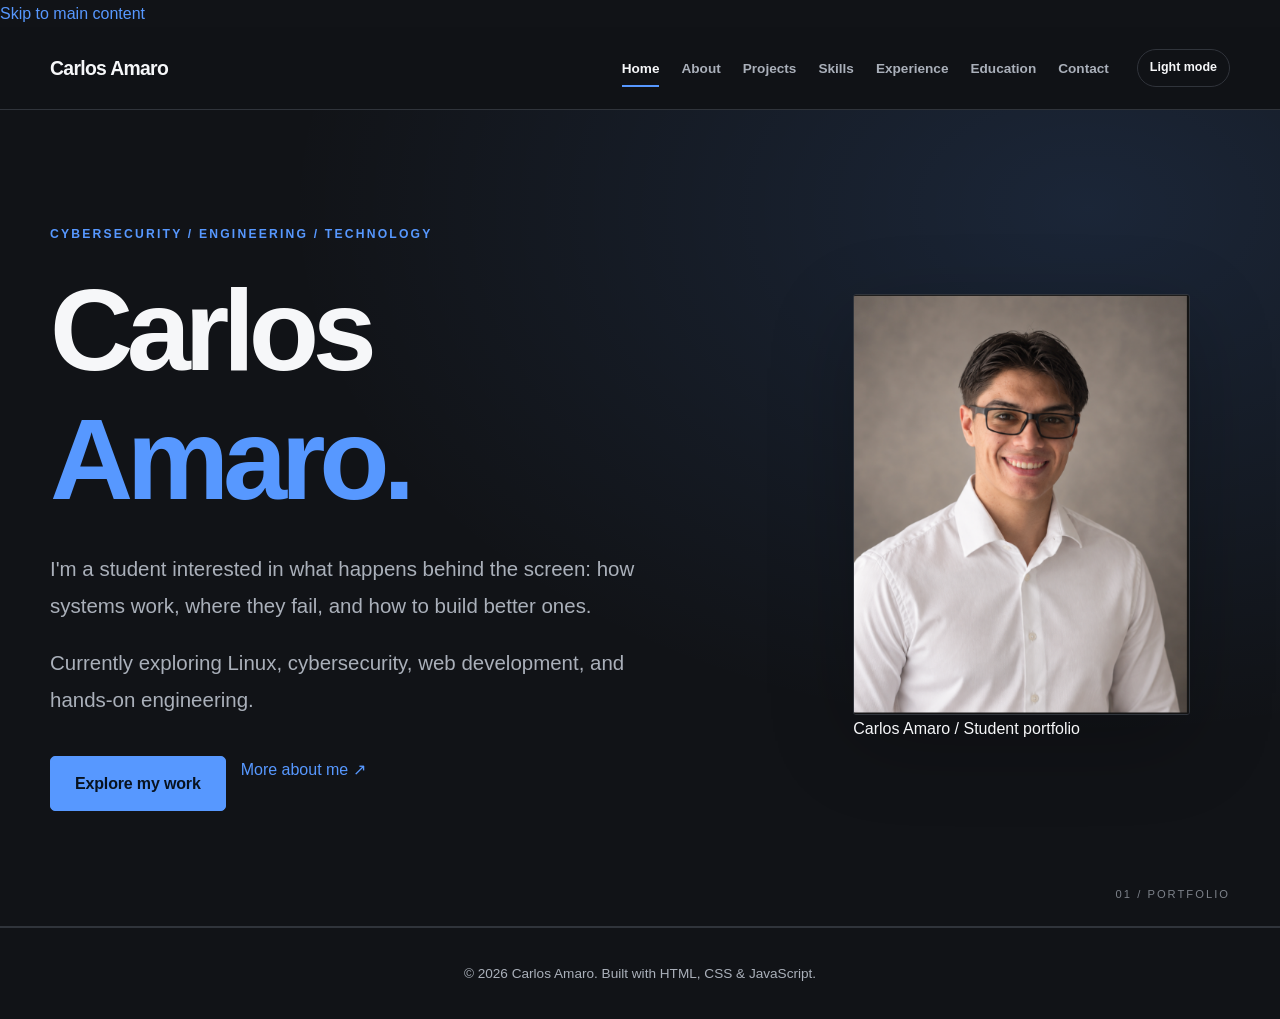
==== commit fef882a7: "Editorial refinement: index.html" ====
--- a/index.html
+++ b/index.html
@@ -1,6 +1,6 @@
 <!DOCTYPE html>
 <html lang="en"><head><meta charset="UTF-8"><meta name="viewport" content="width=device-width, initial-scale=1.0"><meta name="description" content="Home - Carlos Amaro's student portfolio."><title>Home | Carlos Amaro</title><link rel="stylesheet" href="css/style.css"></head>
-<body><header class="site-header"><div class="container"><a href="index.html" class="site-title">Carlos Amaro</a><button class="menu-toggle" type="button" aria-label="Toggle navigation" aria-controls="primary-navigation" aria-expanded="false"><span></span><span></span><span></span></button><nav aria-label="Main navigation" id="primary-navigation"><ul class="nav-menu"><li><a href="index.html" class="active" aria-current="page">Home</a></li><li><a href="about.html">About</a></li><li><a href="projects.html">Projects</a></li><li><a href="skills.html">Skills</a></li><li><a href="experience.html">Experience</a></li><li><a href="education.html">Education</a></li><li><a href="contact.html">Contact</a></li></ul></nav><button class="theme-toggle" type="button" aria-label="Switch color theme" aria-pressed="false">Light mode</button></div></header>
-<main id="main-content"><section class="hero"><div class="container home-hero"><div><p class="eyebrow">Cybersecurity · Technology · Innovation</p><h1>Hi, I'm <span class="name-emphasis">Carlos Amaro.</span></h1><p>A student exploring cybersecurity, engineering, and the technology behind everyday systems. I learn by asking questions, experimenting, and building.</p><div class="actions"><a class="button" href="about.html">About me</a><a class="button button-outline" href="contact.html">Contact me</a></div></div><img class="hero-photo" src="assets/images/home/image.png" alt="Carlos Amaro" width="400" height="460"></div></section></main>
+<body><a class="skip-link" href="#main-content">Skip to main content</a><header class="site-header"><div class="container"><a href="index.html" class="site-title">Carlos Amaro</a><button class="menu-toggle" type="button" aria-label="Toggle navigation" aria-controls="primary-navigation" aria-expanded="false"><span></span><span></span><span></span></button><nav aria-label="Main navigation" id="primary-navigation"><ul class="nav-menu"><li><a href="index.html" class="active" aria-current="page">Home</a></li><li><a href="about.html">About</a></li><li><a href="projects.html">Projects</a></li><li><a href="skills.html">Skills</a></li><li><a href="experience.html">Experience</a></li><li><a href="education.html">Education</a></li><li><a href="contact.html">Contact</a></li></ul></nav><button class="theme-toggle" type="button" aria-label="Switch color theme" aria-pressed="false">Light mode</button></div></header>
+<main id="main-content"><section class="hero"><div class="container home-hero"><div class="hero-copy"><p class="eyebrow">Cybersecurity / Engineering / Technology</p><h1>Carlos <span class="name-emphasis">Amaro.</span></h1><p class="hero-intro">I'm a student interested in what happens behind the screen: how systems work, where they fail, and how to build better ones.</p><p class="hero-context">Currently exploring Linux, cybersecurity, web development, and hands-on engineering.</p><div class="actions"><a class="button" href="projects.html">Explore my work</a><a class="text-link" href="about.html">More about me <span aria-hidden="true">↗</span></a></div></div><figure class="portrait"><img class="hero-photo" src="assets/images/home/image.png" alt="Portrait of Carlos Amaro" width="400" height="460" fetchpriority="high"><figcaption>Carlos Amaro / Student portfolio</figcaption></figure></div></section></main>
 <footer class="site-footer"><div class="container"><p>&copy; 2026 Carlos Amaro. Built with HTML, CSS &amp; JavaScript.</p></div></footer>
 <script src="js/script.js"></script></body></html>
--- a/css/style.css
+++ b/css/style.css
@@ -74,7 +74,7 @@
 .nav-menu a:hover::after,.nav-menu a.active::after { transform: scaleX(1); }
 .theme-toggle {
   flex-shrink: 0; background: transparent; color: var(--text); border: 1px solid var(--border);
-  padding: 9px 12px; border-radius: 100px; font: 600 .78rem/1.4 inherit;
+  padding: 9px 12px; border-radius: 100px; font-family: inherit; font-size: .78rem; font-weight: 600; line-height: 1.4;
   cursor: pointer; transition: border-color .25s ease, background .25s ease;
 }
 .theme-toggle:hover { border-color: var(--accent); background: var(--panel); }
@@ -98,10 +98,8 @@
 .home-hero > div > p:not(.eyebrow) { font-size: clamp(1.08rem,1.6vw,1.29rem); max-width: 590px; line-height: 1.8; }
 .hero-photo {
   width: 100%; max-height: 570px; aspect-ratio: 4/5; object-fit: cover;
-  border-radius: 3px; border: 1px solid var(--border); filter: saturate(.78);
-  box-shadow: var(--shadow); transition: filter .7s var(--ease), transform .7s var(--ease);
-}
-.hero-photo:hover { filter: saturate(1); transform: translateY(-7px) scale(1.012); }
+  border-radius: 3px; border: 1px solid var(--border); box-shadow: var(--shadow);
+}
 .actions { display: flex; flex-wrap: wrap; gap: 15px; margin-top: 37px; }
 .button {
   display: inline-flex; align-items: center; justify-content: center;
@@ -193,3 +191,53 @@
   *,*::before,*::after { scroll-behavior: auto !important; animation-duration: .01ms !important; transition-duration: .01ms !important; }
   body.motion-ready .reveal { opacity: 1; transform: none; }
 }
+
+/* Portfolio preferences: static portrait, repeatable skill reveals, document viewer */
+body.motion-ready .home-hero .hero-photo.reveal,
+body.motion-ready .home-hero .hero-photo.reveal.in-view {
+  opacity: 1;
+  transform: none;
+  transition: none;
+}
+body.motion-ready .skills-grid .card {
+  transition-delay: 0ms;
+}
+body.motion-ready .skills-grid .card:nth-child(2),
+body.motion-ready .skills-grid .card:nth-child(3),
+body.motion-ready .skills-grid .card:nth-child(4) {
+  transition-delay: 0ms;
+}
+.skills-grid .card:nth-child(even) { --skill-offset: 24px; }
+.skills-grid .card:nth-child(odd) { --skill-offset: -24px; }
+body.motion-ready .skills-grid .card.reveal {
+  transform: translateX(var(--skill-offset));
+}
+body.motion-ready .skills-grid .card.reveal.in-view {
+  transform: translateX(0);
+}
+body.motion-ready .skills-grid .card.reveal.in-view:hover {
+  transform: translateY(-7px);
+}
+.document-section { padding-top: 20px; }
+.document-viewer { background: var(--surface-soft); border: 1px solid var(--border); padding: clamp(18px,3vw,30px); border-radius: 8px; }
+.document-controls { display: flex; flex-wrap: wrap; align-items: center; gap: 12px; margin: 0 0 18px; }
+.document-tab, .document-expand {
+  border: 1px solid var(--border); color: var(--text); background: transparent; padding: 10px 16px;
+  font-family: inherit; font-size: .92rem; font-weight: 600; line-height: 1.4; border-radius: 5px; cursor: pointer;
+  transition: background .2s ease, border-color .2s ease;
+}
+.document-tab:hover,.document-expand:hover { border-color: var(--accent); }
+.document-tab[aria-selected="true"] { background: var(--accent); color: #071627; border-color: var(--accent); }
+.document-viewer .embed { height: 510px; margin: 0; width: 100%; }
+.document-viewer.is-expanded .embed { height: min(80vh,1000px); }
+.document-viewer .document-meta { margin-bottom: 18px; }
+.document-actions { display: flex; gap: 15px; flex-wrap: wrap; align-items: center; margin-top: 16px; }
+.document-actions .document-expand { margin-left: auto; }
+@media(max-width:720px) {
+ .document-viewer .embed { height: 420px; }
+ .document-viewer.is-expanded .embed { height: 75vh; }
+ .document-actions .document-expand { margin-left: 0; }
+}
+@media(prefers-reduced-motion:reduce) {
+ body.motion-ready .skills-grid .card.reveal { transform:none; }
+}
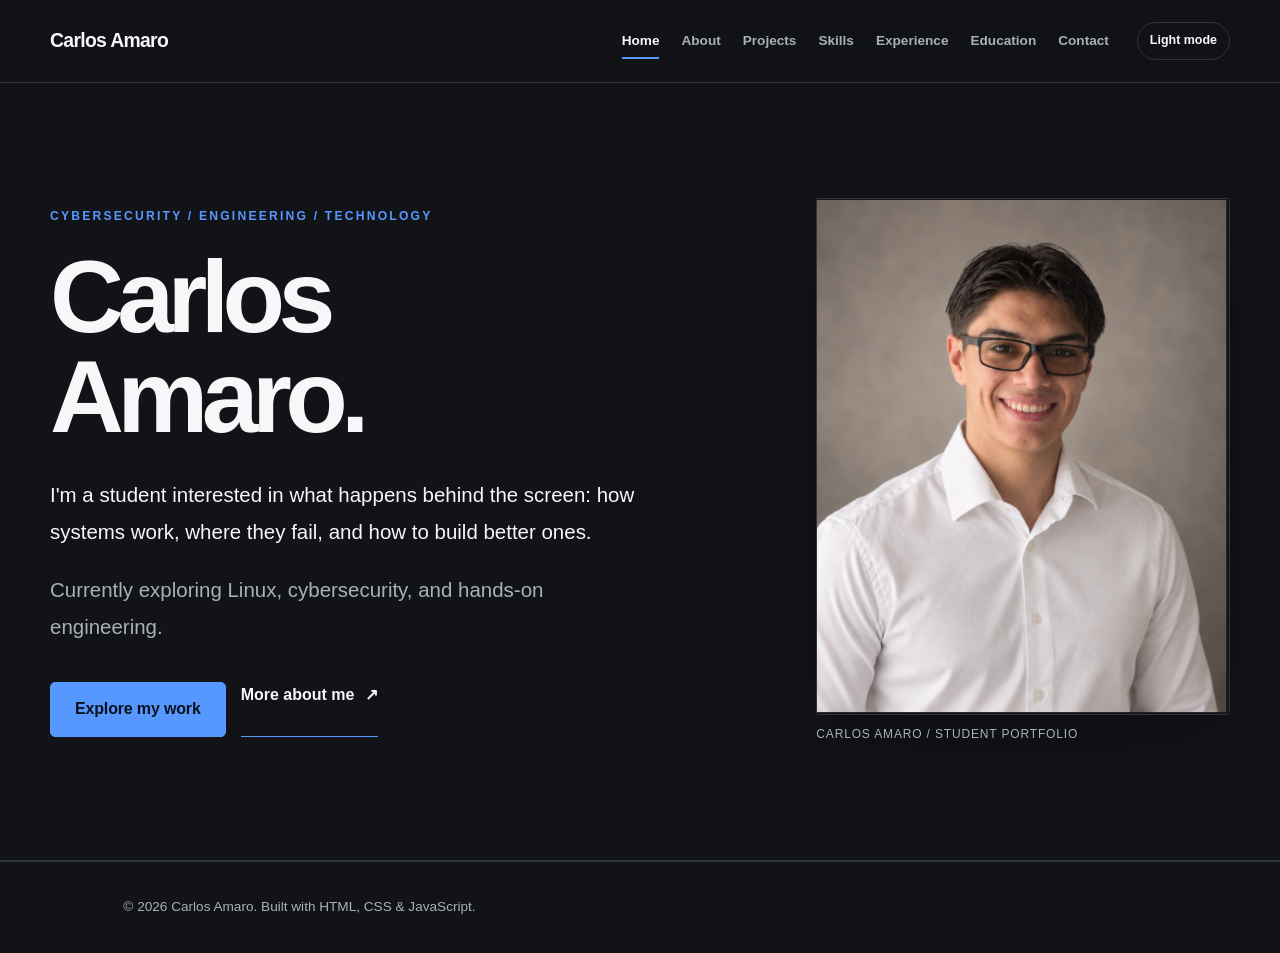
==== commit 42c5824f: "Remove web development from homepage introduction" ====
--- a/index.html
+++ b/index.html
@@ -1,6 +1,6 @@
 <!DOCTYPE html>
 <html lang="en"><head><meta charset="UTF-8"><meta name="viewport" content="width=device-width, initial-scale=1.0"><meta name="description" content="Home - Carlos Amaro's student portfolio."><title>Home | Carlos Amaro</title><link rel="stylesheet" href="css/style.css"></head>
 <body><a class="skip-link" href="#main-content">Skip to main content</a><header class="site-header"><div class="container"><a href="index.html" class="site-title">Carlos Amaro</a><button class="menu-toggle" type="button" aria-label="Toggle navigation" aria-controls="primary-navigation" aria-expanded="false"><span></span><span></span><span></span></button><nav aria-label="Main navigation" id="primary-navigation"><ul class="nav-menu"><li><a href="index.html" class="active" aria-current="page">Home</a></li><li><a href="about.html">About</a></li><li><a href="projects.html">Projects</a></li><li><a href="skills.html">Skills</a></li><li><a href="experience.html">Experience</a></li><li><a href="education.html">Education</a></li><li><a href="contact.html">Contact</a></li></ul></nav><button class="theme-toggle" type="button" aria-label="Switch color theme" aria-pressed="false">Light mode</button></div></header>
-<main id="main-content"><section class="hero"><div class="container home-hero"><div class="hero-copy"><p class="eyebrow">Cybersecurity / Engineering / Technology</p><h1>Carlos <span class="name-emphasis">Amaro.</span></h1><p class="hero-intro">I'm a student interested in what happens behind the screen: how systems work, where they fail, and how to build better ones.</p><p class="hero-context">Currently exploring Linux, cybersecurity, web development, and hands-on engineering.</p><div class="actions"><a class="button" href="projects.html">Explore my work</a><a class="text-link" href="about.html">More about me <span aria-hidden="true">↗</span></a></div></div><figure class="portrait"><img class="hero-photo" src="assets/images/home/image.png" alt="Portrait of Carlos Amaro" width="400" height="460" fetchpriority="high"><figcaption>Carlos Amaro / Student portfolio</figcaption></figure></div></section></main>
+<main id="main-content"><section class="hero"><div class="container home-hero"><div class="hero-copy"><p class="eyebrow">Cybersecurity / Engineering / Technology</p><h1>Carlos <span class="name-emphasis">Amaro.</span></h1><p class="hero-intro">I'm a student interested in what happens behind the screen: how systems work, where they fail, and how to build better ones.</p><p class="hero-context">Currently exploring Linux, cybersecurity, and hands-on engineering.</p><div class="actions"><a class="button" href="projects.html">Explore my work</a><a class="text-link" href="about.html">More about me <span aria-hidden="true">↗</span></a></div></div><figure class="portrait"><img class="hero-photo" src="assets/images/home/image.png" alt="Portrait of Carlos Amaro" width="400" height="460" fetchpriority="high"><figcaption>Carlos Amaro / Student portfolio</figcaption></figure></div></section></main>
 <footer class="site-footer"><div class="container"><p>&copy; 2026 Carlos Amaro. Built with HTML, CSS &amp; JavaScript.</p></div></footer>
 <script src="js/script.js"></script></body></html>
--- a/css/style.css
+++ b/css/style.css
@@ -241,3 +241,74 @@
 @media(prefers-reduced-motion:reduce) {
  body.motion-ready .skills-grid .card.reveal { transform:none; }
 }
+
+/* Editorial refinement: distinct compositions, restrained styling. */
+:root { --reading-width:66ch; }
+.skip-link { position:absolute; z-index:200; top:-90px; left:16px; padding:10px 16px; background:var(--accent); color:#08121f; }
+.skip-link:focus { top:10px; color:#08121f; }
+html { scroll-padding-top:95px; }
+body { line-height:1.65; }
+h1,h2,h3 { letter-spacing:-.04em; }
+p { max-width:var(--reading-width); }
+.hero,body.light-theme .hero { background:var(--bg); }
+.hero::before { display:none; }
+.home-hero { grid-template-columns:minmax(0,1.25fr) minmax(230px,.75fr); }
+.home-hero h1 { font-size:clamp(4rem,8vw,7rem); line-height:.98; letter-spacing:-.065em; margin-bottom:30px; }
+.home-hero h1 .name-emphasis { color:var(--text); }
+.hero-copy .hero-intro { color:var(--text); font-size:clamp(1.17rem,1.8vw,1.45rem); line-height:1.55; max-width:34ch; }
+.hero-copy .hero-context { font-size:.98rem; max-width:50ch; margin-top:20px; }
+.portrait { margin:0; }
+.portrait img { width:100%; aspect-ratio:4/5; max-height:540px; object-fit:cover; }
+.portrait figcaption { margin-top:10px; font-size:.75rem; letter-spacing:.07em; text-transform:uppercase; color:var(--muted); }
+.text-link { color:var(--text); font-weight:650; border-bottom:1px solid var(--accent); padding-bottom:3px; display:inline-block; }
+.text-link:hover { color:var(--accent); }
+.text-link span { margin-left:6px; }
+.editorial-page { min-height:65vh; }
+.editorial-page .page-heading { padding-bottom:clamp(36px,5vw,66px); }
+.editorial-page .page-heading h1 { max-width:12ch; }
+.editorial-page .page-heading > p:last-child { max-width:50ch; }
+.lead-paragraph { font-size:clamp(1.5rem,2.6vw,2.2rem); color:var(--text); line-height:1.47; letter-spacing:-.025em; margin-bottom:clamp(42px,6vw,76px); }
+.story-section { display:grid; grid-template-columns:minmax(160px,.8fr) minmax(0,2fr); column-gap:clamp(25px,5vw,65px); border-top:1px solid var(--border); padding-block:28px 35px; }
+.story-section h2 { font-size:clamp(1.18rem,2vw,1.55rem); letter-spacing:-.03em; margin-bottom:12px; }
+.story-section p { font-size:1.05rem; line-height:1.82; margin-bottom:0; }
+.skill-list { border-top:1px solid var(--border); }
+.skill-row { display:grid; grid-template-columns:55px minmax(0,1fr) 110px; gap:clamp(14px,3vw,35px); padding:clamp(26px,3vw,42px) 0; border-bottom:1px solid var(--border); }
+.skill-index,.skill-area { color:var(--muted); font-size:.78rem; letter-spacing:.07em; text-transform:uppercase; }
+.skill-area { text-align:right; }
+.skill-row h2 { font-size:clamp(1.35rem,2.5vw,2rem); margin-bottom:10px; }
+.skill-row p { max-width:61ch; margin-bottom:0; }
+.timeline { border-top:1px solid var(--border); }
+.timeline-item { display:grid; grid-template-columns:minmax(145px,.72fr) minmax(0,1.6fr); gap:30px; border-bottom:1px solid var(--border); padding:32px 0 38px; }
+.timeline-meta { color:var(--muted); font-size:.85rem; }
+.timeline-item h2 { font-size:clamp(1.5rem,2.7vw,2.2rem); }
+.timeline-item .text-link { font-size:.93rem; }
+.education-entry { padding:38px 0 45px; border-top:2px solid var(--text); border-bottom:1px solid var(--border); margin-bottom:29px; }
+.education-entry h2 { font-size:clamp(2rem,4vw,3.2rem); margin-bottom:10px; }
+.education-status { color:var(--accent); font-weight:650; }
+.education-details { display:grid; grid-template-columns:1fr 1fr; gap:30px; margin-top:46px; }
+.education-details h3 { font-size:1rem; letter-spacing:0; }
+.education-details p { margin:0; }
+.contact-lines { border-top:1px solid var(--border); }
+.contact-line { display:grid; grid-template-columns:140px 1fr; gap:25px; align-items:baseline; padding:25px 0; border-bottom:1px solid var(--border); }
+.contact-line > span { color:var(--muted); }
+.contact-line a { font-size:clamp(1.05rem,2vw,1.42rem); font-weight:600; overflow-wrap:anywhere; }
+.projects-intro { padding-bottom:32px; }
+.document-section { padding-top:0; }
+.project-cards-section { padding-top:clamp(50px,6vw,85px); }
+.project-grid .card { min-height:245px; border-radius:3px; }
+.document-viewer { border-radius:3px; }
+body.light-theme .document-tab[aria-selected="true"] { color:#fff; }
+body.motion-ready .reveal { transition-duration:.6s; transform:translateY(14px); }
+body.motion-ready .reveal.in-view { transform:translateY(0); }
+body.motion-ready .card:nth-child(2),body.motion-ready .card:nth-child(3),body.motion-ready .card:nth-child(4) { transition-delay:0ms; }
+@media(max-width:720px) {
+ .home-hero { grid-template-columns:1fr; }
+ .home-hero h1 { font-size:clamp(3.6rem,13vw,5.5rem); }
+ .story-section,.timeline-item { grid-template-columns:1fr; gap:10px; }
+ .skill-row { grid-template-columns:35px minmax(0,1fr); gap:15px; }
+ .skill-area { display:none; }
+ .education-details { grid-template-columns:1fr; gap:22px; }
+ .contact-line { grid-template-columns:1fr; gap:6px; }
+}
+@media(max-width:410px) { .site-header .container { gap:8px; } .theme-toggle { padding:8px; font-size:.7rem; } .site-title { font-size:1.05rem; } }
+@media(prefers-reduced-motion:reduce) { body.motion-ready .reveal { opacity:1; transform:none; } }
